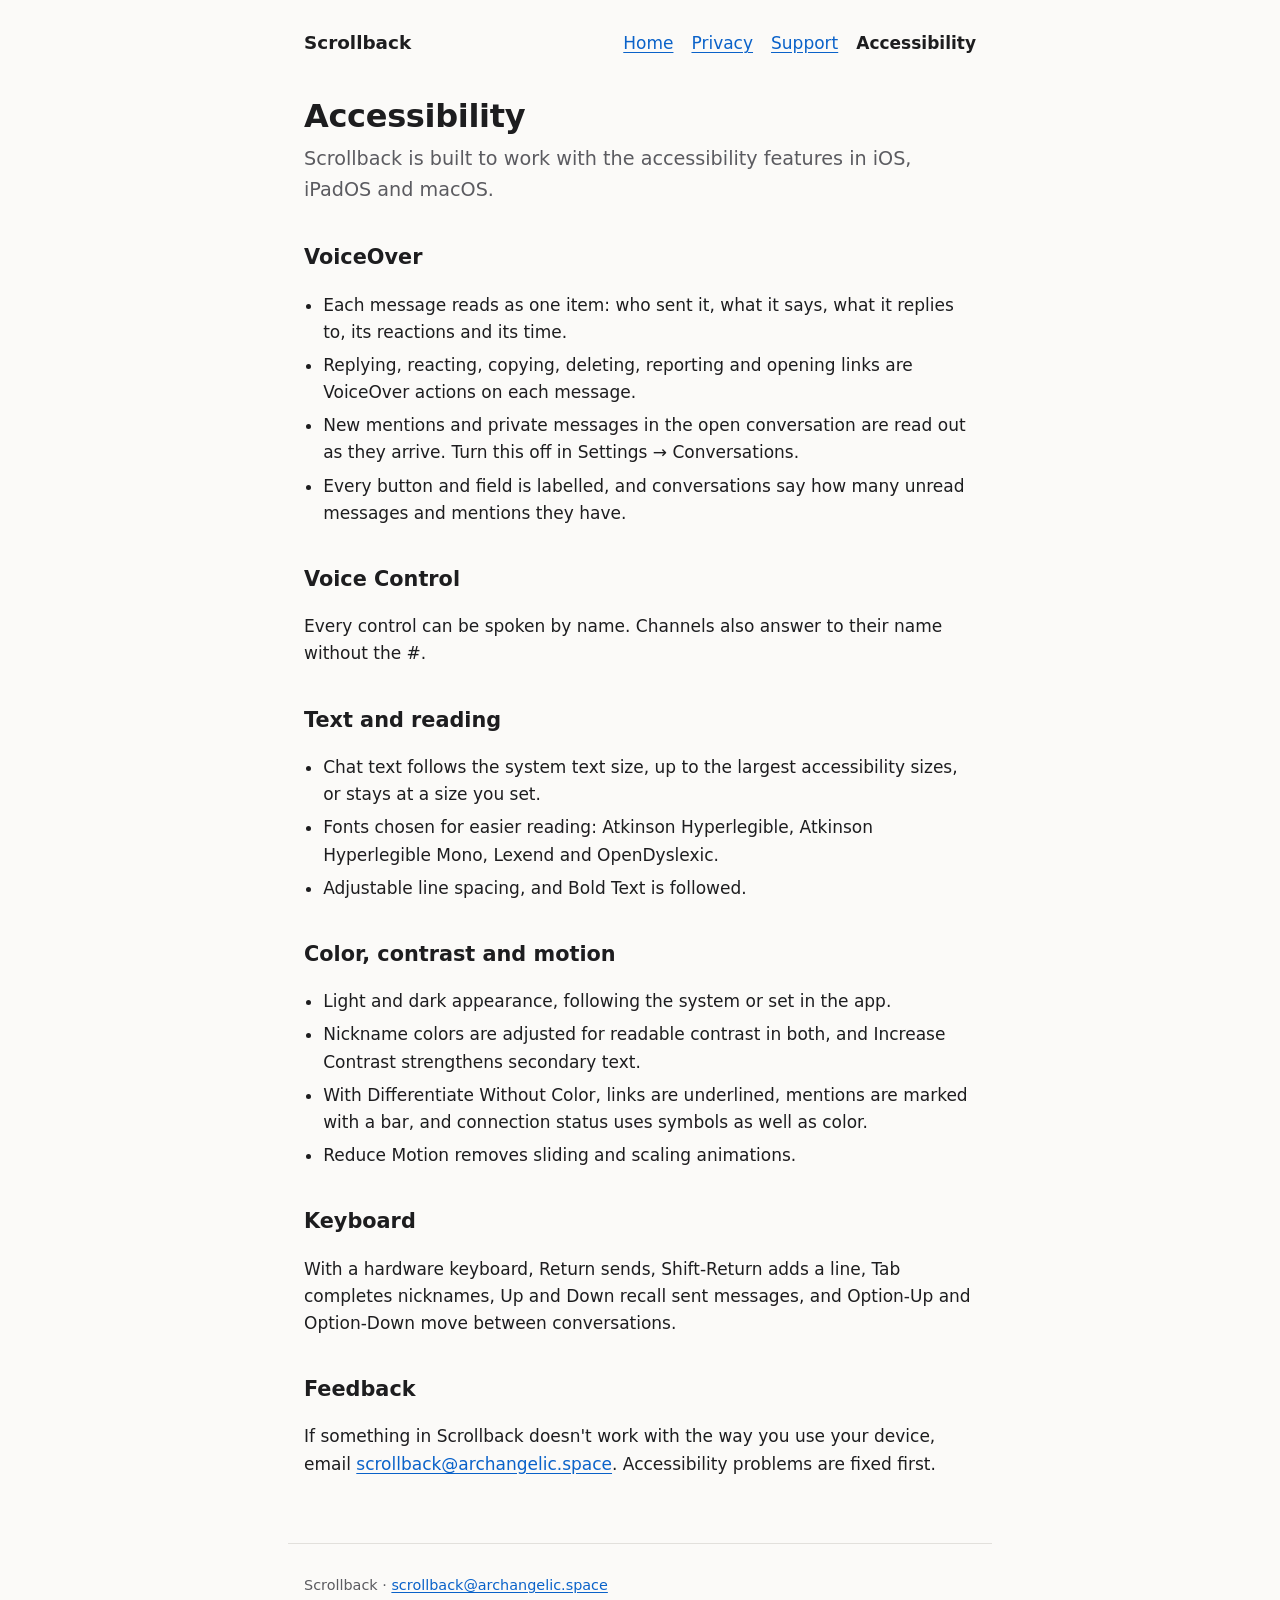
==== accessibility.html @ 9c338fd2 "scrollback website: home, privacy policy, support and accessibility pages" ====
<!doctype html>
<html lang="en">
<head>
  <meta charset="utf-8">
  <meta name="viewport" content="width=device-width, initial-scale=1">
  <title>Accessibility · Scrollback</title>
  <meta name="description" content="Scrollback, an IRCv3 client for iPhone, iPad and Mac.">
  <meta name="color-scheme" content="light dark">
  <link rel="stylesheet" href="style.css">
</head>
<body>
  <a class="skip" href="#content">Skip to content</a>
  <header>
    <a class="name" href="index.html">Scrollback</a>
    <nav aria-label="Site">
    <ul>
      <li><a href="index.html">Home</a></li>
      <li><a href="privacy.html">Privacy</a></li>
      <li><a href="support.html">Support</a></li>
      <li><a href="accessibility.html" aria-current="page">Accessibility</a></li>
    </ul>
    </nav>
  </header>
  <main id="content">
<h1>Accessibility</h1>
<p class="lead">Scrollback is built to work with the accessibility features in iOS, iPadOS and macOS.</p>

<h2>VoiceOver</h2>
<ul class="features">
  <li>Each message reads as one item: who sent it, what it says, what it replies to, its reactions and its time.</li>
  <li>Replying, reacting, copying, deleting, reporting and opening links are VoiceOver actions on each message.</li>
  <li>New mentions and private messages in the open conversation are read out as they arrive. Turn this off in
      Settings → Conversations.</li>
  <li>Every button and field is labelled, and conversations say how many unread messages and mentions they have.</li>
</ul>

<h2>Voice Control</h2>
<p>Every control can be spoken by name. Channels also answer to their name without the #.</p>

<h2>Text and reading</h2>
<ul class="features">
  <li>Chat text follows the system text size, up to the largest accessibility sizes, or stays at a size you set.</li>
  <li>Fonts chosen for easier reading: Atkinson Hyperlegible, Atkinson Hyperlegible Mono, Lexend and
      OpenDyslexic.</li>
  <li>Adjustable line spacing, and Bold Text is followed.</li>
</ul>

<h2>Color, contrast and motion</h2>
<ul class="features">
  <li>Light and dark appearance, following the system or set in the app.</li>
  <li>Nickname colors are adjusted for readable contrast in both, and Increase Contrast strengthens secondary
      text.</li>
  <li>With Differentiate Without Color, links are underlined, mentions are marked with a bar, and connection status
      uses symbols as well as color.</li>
  <li>Reduce Motion removes sliding and scaling animations.</li>
</ul>

<h2>Keyboard</h2>
<p>With a hardware keyboard, Return sends, Shift-Return adds a line, Tab completes nicknames, Up and Down recall sent
messages, and Option-Up and Option-Down move between conversations.</p>

<h2>Feedback</h2>
<p>If something in Scrollback doesn't work with the way you use your device, email
<a href="mailto:scrollback@archangelic.space">scrollback@archangelic.space</a>. Accessibility problems are fixed
first.</p>
  </main>
  <footer>
    <p>Scrollback · <a href="mailto:scrollback@archangelic.space">scrollback@archangelic.space</a></p>
  </footer>
</body>
</html>
---- style.css ----
:root {
  --bg: #fbfaf8;
  --text: #1d1d1f;
  --muted: #5b5b60;
  --accent: #0a62c9;
  --line: #e2e0dc;
  --card: #ffffff;
}
@media (prefers-color-scheme: dark) {
  :root {
    --bg: #121214;
    --text: #f2f2f4;
    --muted: #a8a8ae;
    --accent: #6cb2ff;
    --line: #2c2c30;
    --card: #1b1b1e;
  }
}
* { box-sizing: border-box; }
html { -webkit-text-size-adjust: 100%; }
body {
  margin: 0;
  background: var(--bg);
  color: var(--text);
  font: 1.0625rem/1.6 -apple-system, BlinkMacSystemFont, "Segoe UI", system-ui, sans-serif;
}
a { color: var(--accent); text-underline-offset: 0.15em; }
a:focus-visible { outline: 3px solid var(--accent); outline-offset: 2px; border-radius: 3px; }
.skip { position: absolute; left: -999px; }
.skip:focus { left: 16px; top: 16px; background: var(--card); padding: 8px 12px; z-index: 1; }
header, main, footer { max-width: 44rem; margin: 0 auto; padding: 0 16px; }
header { display: flex; flex-wrap: wrap; gap: 8px 20px; align-items: baseline; padding-top: 28px; padding-bottom: 12px; }
header .name { font-weight: 700; font-size: 1.15rem; color: var(--text); text-decoration: none; margin-right: auto; }
nav ul { display: flex; flex-wrap: wrap; gap: 4px 18px; list-style: none; margin: 0; padding: 0; }
nav a[aria-current="page"] { color: var(--text); font-weight: 600; text-decoration: none; }
main { padding-bottom: 48px; }
h1 { font-size: 2rem; line-height: 1.2; margin: 28px 0 8px; letter-spacing: -0.01em; }
h2 { font-size: 1.3rem; margin: 36px 0 8px; }
h3 { font-size: 1.05rem; margin: 24px 0 4px; }
.lead { font-size: 1.2rem; color: var(--muted); margin-top: 0; }
.updated { color: var(--muted); font-size: 0.95rem; }
ul.features { padding-left: 1.2rem; }
ul.features li { margin: 6px 0; }
.card { background: var(--card); border: 1px solid var(--line); border-radius: 12px; padding: 16px 20px; margin: 20px 0; }
footer { border-top: 1px solid var(--line); padding-top: 16px; padding-bottom: 40px; color: var(--muted); font-size: 0.9rem; }
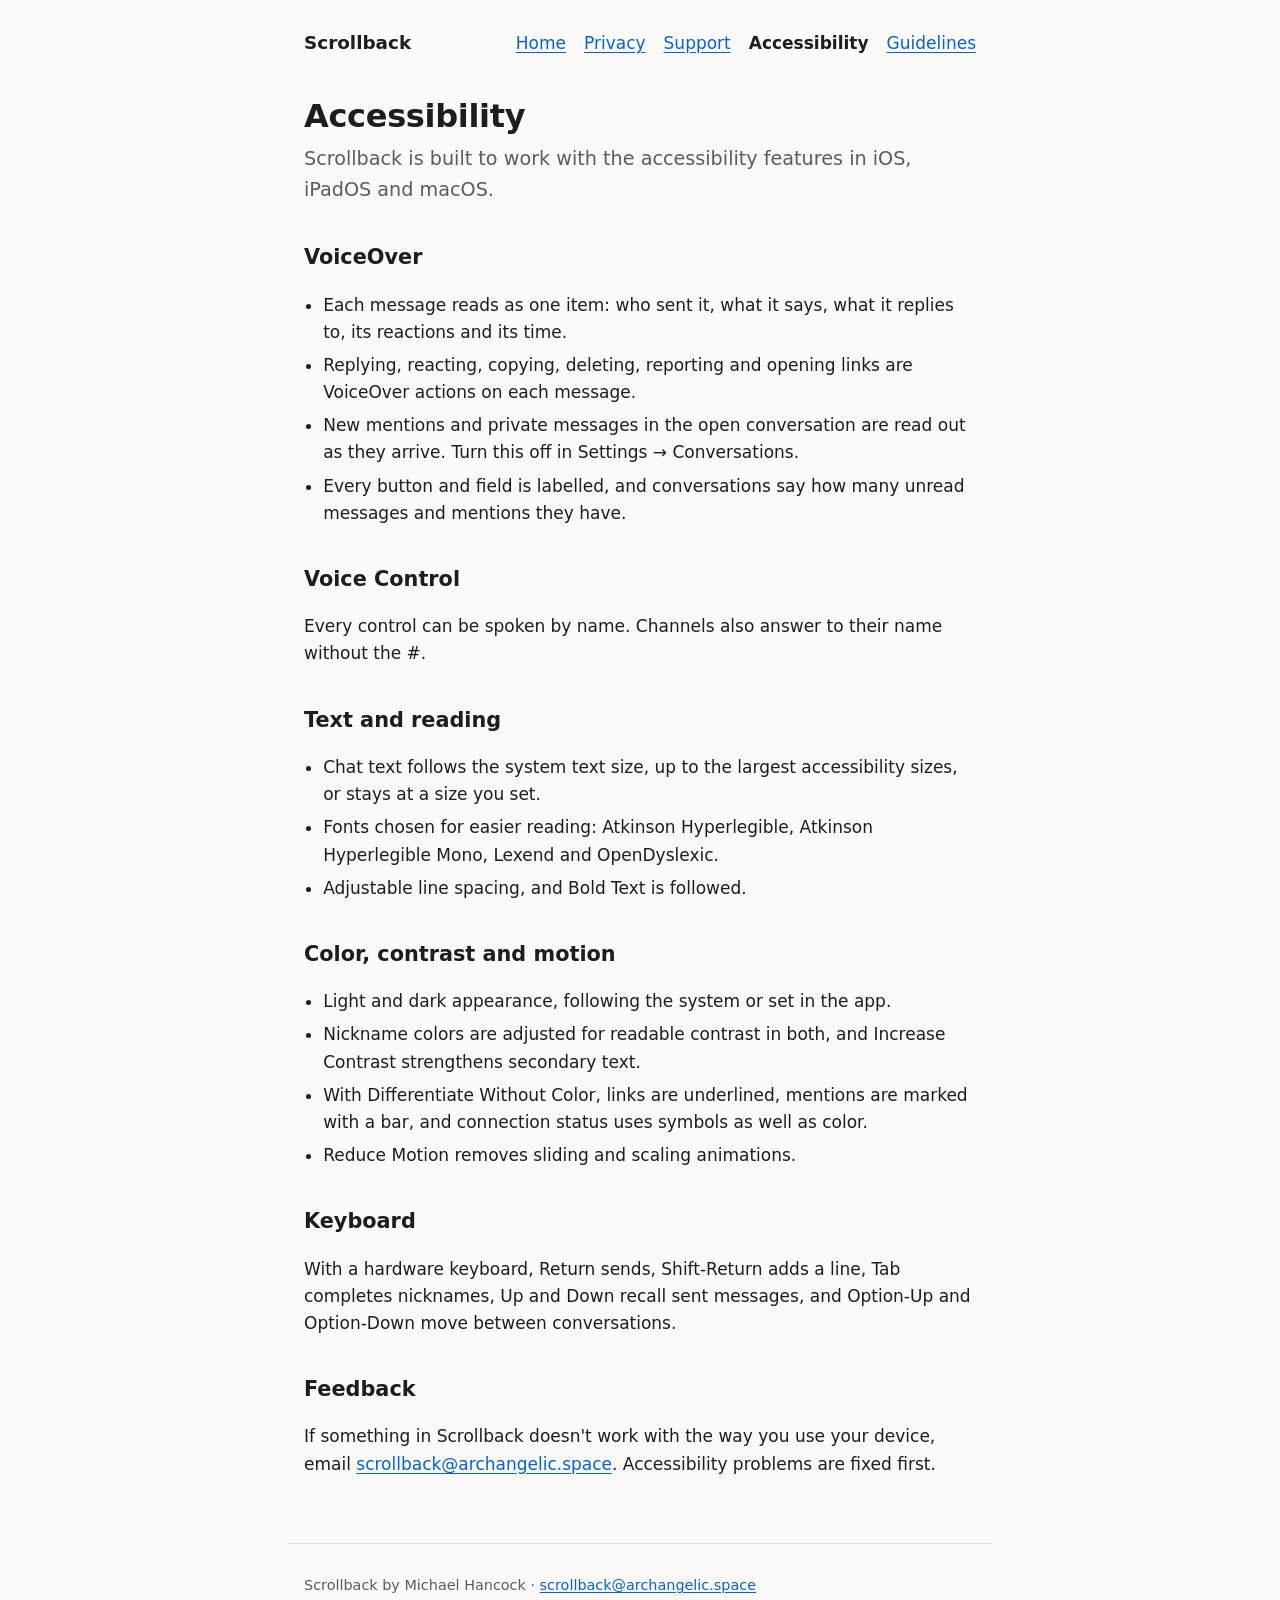
==== commit ab8931bb: "add the community guidelines page and name Michael Hancock as the developer" ====
--- a/accessibility.html
+++ b/accessibility.html
@@ -18,6 +18,7 @@
       <li><a href="privacy.html">Privacy</a></li>
       <li><a href="support.html">Support</a></li>
       <li><a href="accessibility.html" aria-current="page">Accessibility</a></li>
+      <li><a href="guidelines.html">Guidelines</a></li>
     </ul>
     </nav>
   </header>
@@ -65,7 +66,7 @@
 first.</p>
   </main>
   <footer>
-    <p>Scrollback · <a href="mailto:scrollback@archangelic.space">scrollback@archangelic.space</a></p>
+    <p>Scrollback by Michael Hancock · <a href="mailto:scrollback@archangelic.space">scrollback@archangelic.space</a></p>
   </footer>
 </body>
 </html>
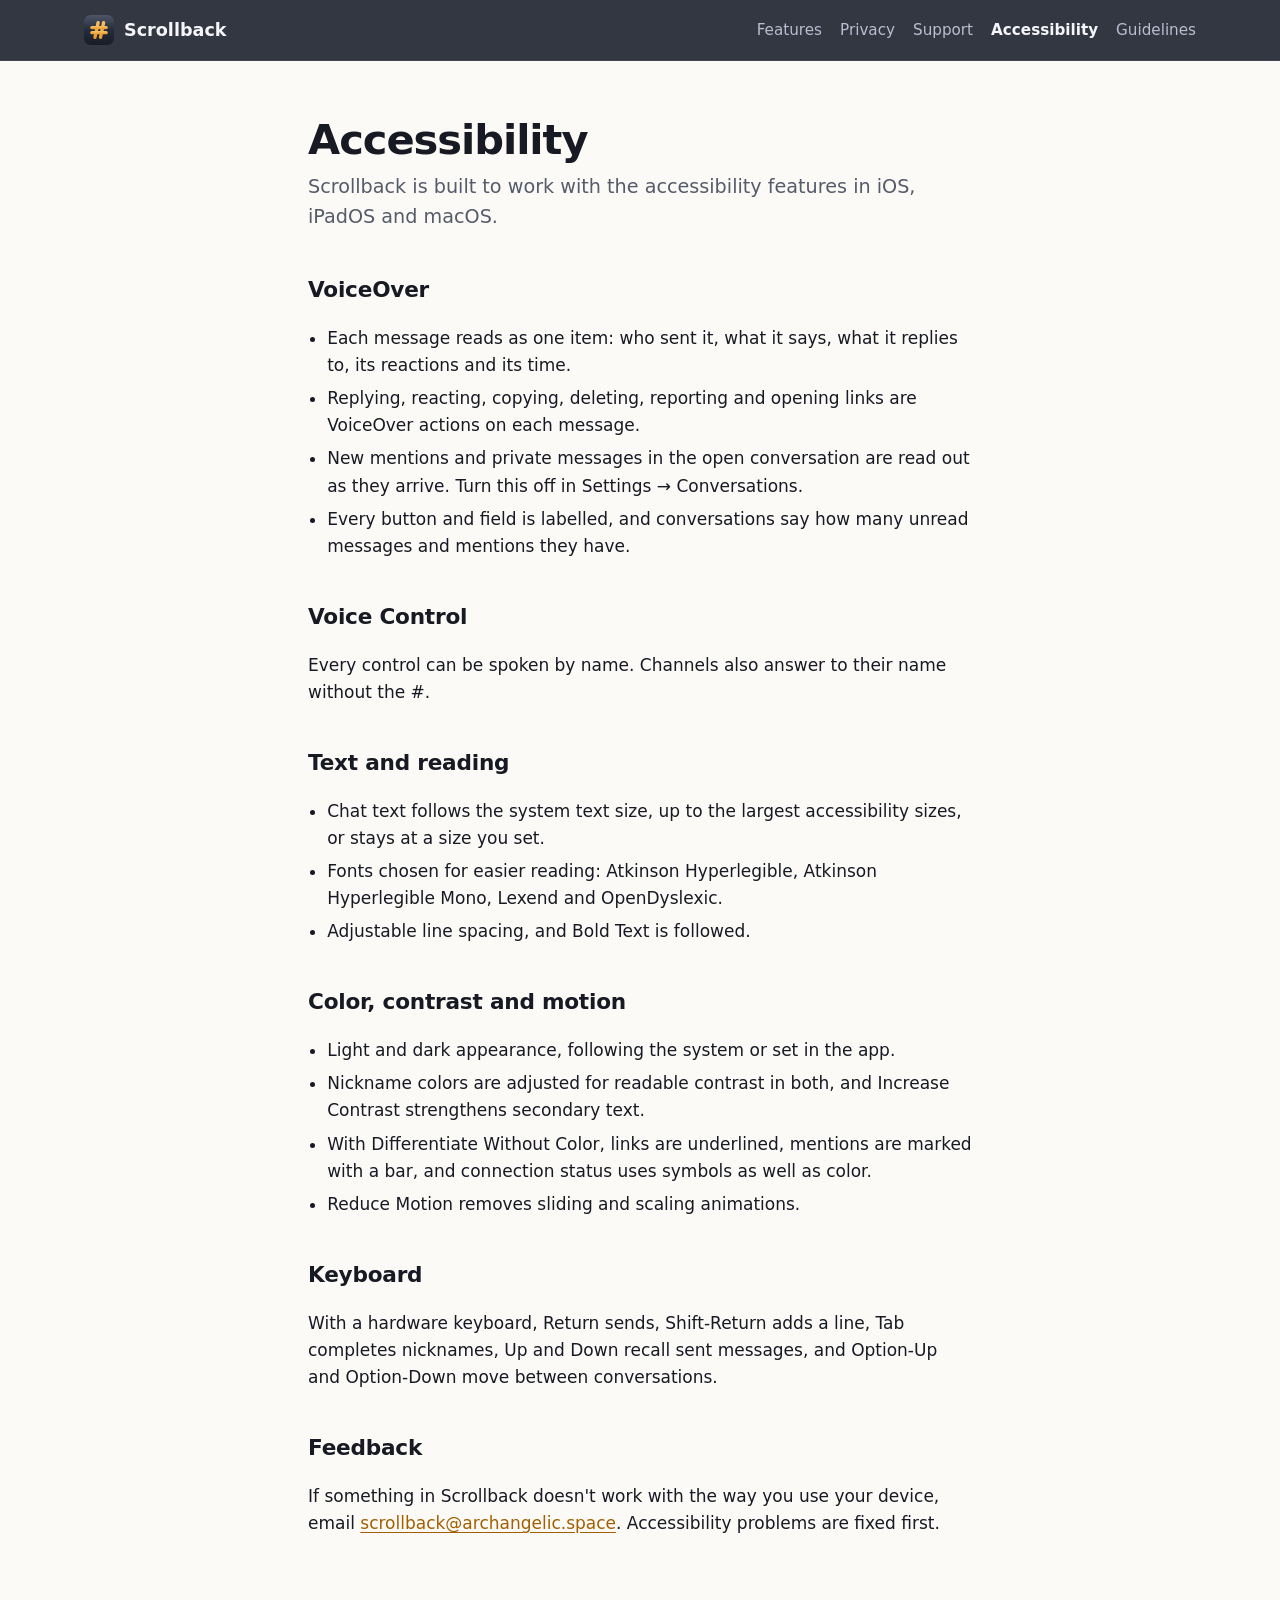
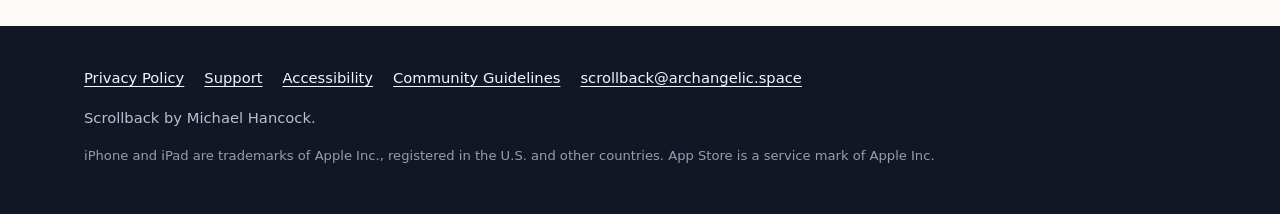
==== commit 8c3f04a9: "a new homepage: navy and amber like the icon, real screenshots of a fictional community, the feature" ====
--- a/accessibility.html
+++ b/accessibility.html
@@ -4,25 +4,31 @@
   <meta charset="utf-8">
   <meta name="viewport" content="width=device-width, initial-scale=1">
   <title>Accessibility · Scrollback</title>
-  <meta name="description" content="Scrollback, an IRCv3 client for iPhone, iPad and Mac.">
+  <meta name="description" content="Scrollback, an IRCv3 client for iPhone and iPad.">
   <meta name="color-scheme" content="light dark">
+  <meta name="theme-color" content="#121725">
+  <link rel="icon" href="images/icon.svg" type="image/svg+xml">
+  <link rel="apple-touch-icon" href="images/apple-touch-icon.png">
   <link rel="stylesheet" href="style.css">
 </head>
 <body>
   <a class="skip" href="#content">Skip to content</a>
-  <header>
-    <a class="name" href="index.html">Scrollback</a>
-    <nav aria-label="Site">
-    <ul>
-      <li><a href="index.html">Home</a></li>
-      <li><a href="privacy.html">Privacy</a></li>
-      <li><a href="support.html">Support</a></li>
-      <li><a href="accessibility.html" aria-current="page">Accessibility</a></li>
-      <li><a href="guidelines.html">Guidelines</a></li>
-    </ul>
-    </nav>
+  <header class="site-header">
+    <div class="wrap">
+      <a class="brand" href="index.html"><img src="images/icon.svg" alt="" width="30" height="30">Scrollback</a>
+      <nav aria-label="Site">
+        <ul>
+          <li><a href="index.html#features">Features</a></li>
+          <li><a href="privacy.html">Privacy</a></li>
+          <li><a href="support.html">Support</a></li>
+          <li><a href="accessibility.html" aria-current="page">Accessibility</a></li>
+          <li><a href="guidelines.html">Guidelines</a></li>
+        </ul>
+      </nav>
+    </div>
   </header>
-  <main id="content">
+  <main id="content" class="page">
+    <div class="wrap narrow">
 <h1>Accessibility</h1>
 <p class="lead">Scrollback is built to work with the accessibility features in iOS, iPadOS and macOS.</p>
 
@@ -64,9 +70,22 @@
 <p>If something in Scrollback doesn't work with the way you use your device, email
 <a href="mailto:scrollback@archangelic.space">scrollback@archangelic.space</a>. Accessibility problems are fixed
 first.</p>
+    </div>
   </main>
-  <footer>
-    <p>Scrollback by Michael Hancock · <a href="mailto:scrollback@archangelic.space">scrollback@archangelic.space</a></p>
+
+  <footer class="site-footer">
+    <div class="wrap">
+      <ul>
+        <li><a href="privacy.html">Privacy Policy</a></li>
+        <li><a href="support.html">Support</a></li>
+        <li><a href="accessibility.html">Accessibility</a></li>
+        <li><a href="guidelines.html">Community Guidelines</a></li>
+        <li><a href="mailto:scrollback@archangelic.space">scrollback@archangelic.space</a></li>
+      </ul>
+      <p>Scrollback by Michael Hancock.</p>
+      <p class="legal">iPhone and iPad are trademarks of Apple Inc., registered in the U.S. and other countries.
+        App Store is a service mark of Apple Inc.</p>
+    </div>
   </footer>
 </body>
 </html>
--- a/style.css
+++ b/style.css
@@ -1,45 +1,326 @@
+/* Scrollback's website. Everything is local: no web fonts, scripts or trackers. */
+
 :root {
-  --bg: #fbfaf8;
-  --text: #1d1d1f;
-  --muted: #5b5b60;
-  --accent: #0a62c9;
-  --line: #e2e0dc;
+  --navy-0: #0c1019;
+  --navy-1: #121725;
+  --navy-2: #1c2233;
+  --navy-3: #262e44;
+  --amber: #f2a93b;
+  --amber-strong: #a35f00;
+  --on-navy: #f5f6fa;
+  --on-navy-muted: #b7bfd1;
+
+  --bg: #fbfaf7;
+  --bg-alt: #f2f0eb;
+  --text: #171a22;
+  --muted: #555b69;
+  --line: #e1ded6;
   --card: #ffffff;
+  --accent: var(--amber-strong);
+  --shadow: 0 1px 2px rgba(15, 19, 32, 0.06), 0 12px 32px rgba(15, 19, 32, 0.10);
 }
 @media (prefers-color-scheme: dark) {
   :root {
-    --bg: #121214;
-    --text: #f2f2f4;
-    --muted: #a8a8ae;
-    --accent: #6cb2ff;
-    --line: #2c2c30;
-    --card: #1b1b1e;
+    --bg: #0f131d;
+    --bg-alt: #151a27;
+    --text: #eef0f5;
+    --muted: #a9b0c0;
+    --line: #262d3e;
+    --card: #181e2c;
+    --accent: var(--amber);
+    --shadow: 0 1px 2px rgba(0, 0, 0, 0.3), 0 12px 32px rgba(0, 0, 0, 0.35);
   }
 }
+
 * { box-sizing: border-box; }
-html { -webkit-text-size-adjust: 100%; }
+html { -webkit-text-size-adjust: 100%; scroll-behavior: smooth; }
+@media (prefers-reduced-motion: reduce) { html { scroll-behavior: auto; } }
 body {
   margin: 0;
   background: var(--bg);
   color: var(--text);
-  font: 1.0625rem/1.6 -apple-system, BlinkMacSystemFont, "Segoe UI", system-ui, sans-serif;
-}
-a { color: var(--accent); text-underline-offset: 0.15em; }
-a:focus-visible { outline: 3px solid var(--accent); outline-offset: 2px; border-radius: 3px; }
+  font: 1.0625rem/1.6 -apple-system, BlinkMacSystemFont, "SF Pro Text", "Segoe UI", system-ui, sans-serif;
+  overflow-x: hidden;
+}
+img { max-width: 100%; }
+a { color: var(--accent); text-underline-offset: 0.18em; }
+a:focus-visible, .button:focus-visible {
+  outline: 3px solid var(--amber);
+  outline-offset: 3px;
+  border-radius: 6px;
+}
 .skip { position: absolute; left: -999px; }
-.skip:focus { left: 16px; top: 16px; background: var(--card); padding: 8px 12px; z-index: 1; }
-header, main, footer { max-width: 44rem; margin: 0 auto; padding: 0 16px; }
-header { display: flex; flex-wrap: wrap; gap: 8px 20px; align-items: baseline; padding-top: 28px; padding-bottom: 12px; }
-header .name { font-weight: 700; font-size: 1.15rem; color: var(--text); text-decoration: none; margin-right: auto; }
-nav ul { display: flex; flex-wrap: wrap; gap: 4px 18px; list-style: none; margin: 0; padding: 0; }
-nav a[aria-current="page"] { color: var(--text); font-weight: 600; text-decoration: none; }
-main { padding-bottom: 48px; }
-h1 { font-size: 2rem; line-height: 1.2; margin: 28px 0 8px; letter-spacing: -0.01em; }
-h2 { font-size: 1.3rem; margin: 36px 0 8px; }
-h3 { font-size: 1.05rem; margin: 24px 0 4px; }
-.lead { font-size: 1.2rem; color: var(--muted); margin-top: 0; }
+.skip:focus { left: 16px; top: 12px; background: var(--card); color: var(--text); padding: 8px 12px; z-index: 10; }
+.wrap { max-width: 72rem; margin: 0 auto; padding: 0 20px; }
+.narrow { max-width: 44rem; }
+
+/* Header and footer: navy on every page. */
+.site-header {
+  position: sticky;
+  top: 0;
+  z-index: 5;
+  background: rgba(18, 23, 37, 0.86);
+  -webkit-backdrop-filter: saturate(160%) blur(14px);
+  backdrop-filter: saturate(160%) blur(14px);
+  border-bottom: 1px solid rgba(255, 255, 255, 0.07);
+}
+.site-header .wrap {
+  display: flex;
+  flex-wrap: wrap;
+  align-items: center;
+  gap: 6px 24px;
+  min-height: 60px;
+  padding-top: 8px;
+  padding-bottom: 8px;
+}
+.brand {
+  display: inline-flex;
+  align-items: center;
+  gap: 10px;
+  margin-right: auto;
+  color: var(--on-navy);
+  font-weight: 700;
+  font-size: 1.1rem;
+  text-decoration: none;
+}
+.brand img { width: 30px; height: 30px; }
+.site-header ul { display: flex; flex-wrap: wrap; gap: 2px 18px; list-style: none; margin: 0; padding: 0; }
+.site-header nav a {
+  color: var(--on-navy-muted);
+  text-decoration: none;
+  font-size: 0.95rem;
+  padding: 6px 0;
+}
+.site-header nav a:hover { color: var(--on-navy); }
+.site-header nav a[aria-current="page"] { color: var(--on-navy); font-weight: 600; }
+
+.site-footer {
+  background: var(--navy-1);
+  color: var(--on-navy-muted);
+  font-size: 0.92rem;
+  padding: 40px 0 48px;
+}
+.site-footer .wrap { display: grid; gap: 16px; }
+.site-footer ul { display: flex; flex-wrap: wrap; gap: 6px 20px; list-style: none; margin: 0; padding: 0; }
+.site-footer a { color: var(--on-navy); }
+.site-footer p { margin: 0; }
+.site-footer .legal { font-size: 0.82rem; opacity: 0.8; }
+
+/* Hero */
+.hero {
+  color: var(--on-navy);
+  background:
+    radial-gradient(ellipse 60% 45% at 50% 0%, rgba(242, 169, 59, 0.20), transparent 70%),
+    radial-gradient(ellipse 70% 50% at 50% 100%, rgba(90, 120, 200, 0.16), transparent 70%),
+    linear-gradient(180deg, var(--navy-2), var(--navy-0));
+  overflow: hidden;
+  padding: 72px 0 0;
+  text-align: center;
+}
+.hero .icon {
+  width: 96px;
+  height: 96px;
+  filter: drop-shadow(0 10px 24px rgba(0, 0, 0, 0.45));
+}
+.hero h1 {
+  margin: 20px auto 0;
+  font-size: clamp(2.6rem, 7vw, 4.75rem);
+  line-height: 1.02;
+  letter-spacing: -0.035em;
+  font-weight: 800;
+  text-wrap: balance;
+}
+.hero h1 em { font-style: normal; color: var(--amber); }
+.hero .lead {
+  max-width: 36rem;
+  margin: 20px auto 0;
+  font-size: clamp(1.1rem, 2.2vw, 1.3rem);
+  line-height: 1.5;
+  color: var(--on-navy-muted);
+  text-wrap: balance;
+}
+.actions { display: flex; flex-wrap: wrap; justify-content: center; gap: 12px; margin-top: 32px; }
+.button {
+  display: inline-flex;
+  align-items: center;
+  min-height: 48px;
+  padding: 0 22px;
+  border-radius: 999px;
+  font-weight: 600;
+  text-decoration: none;
+}
+.button.secondary { color: var(--on-navy); border: 1px solid rgba(255, 255, 255, 0.22); }
+.button.secondary:hover { background: rgba(255, 255, 255, 0.06); }
+.soon {
+  display: inline-flex;
+  align-items: center;
+  gap: 10px;
+  min-height: 48px;
+  padding: 0 22px;
+  border-radius: 999px;
+  background: rgba(255, 255, 255, 0.08);
+  border: 1px solid rgba(255, 255, 255, 0.14);
+  font-weight: 600;
+}
+.soon::before {
+  content: "";
+  width: 8px;
+  height: 8px;
+  border-radius: 50%;
+  background: var(--amber);
+  box-shadow: 0 0 0 4px rgba(242, 169, 59, 0.22);
+}
+
+/* Screenshots keep the display's rounded corners; no device frames. */
+.phone {
+  display: block;
+  width: 100%;
+  height: auto;
+  border-radius: 14% / 6.45%;
+  box-shadow: 0 0 0 1.5px rgba(255, 255, 255, 0.16), 0 24px 60px rgba(0, 0, 0, 0.45);
+  background: #000;
+}
+.tablet {
+  display: block;
+  height: auto;
+  border-radius: 1.95% / 2.6%;
+  box-shadow: 0 0 0 1px rgba(255, 255, 255, 0.08), 0 30px 80px rgba(0, 0, 0, 0.45);
+}
+.fan {
+  position: relative;
+  margin: 56px auto 0;
+  height: clamp(330px, 64vw, 600px);
+  max-width: 980px;
+}
+.fan figure { margin: 0; position: absolute; left: 50%; }
+.fan .center { z-index: 2; width: clamp(190px, 31vw, 320px); top: 0; transform: translateX(-50%); }
+.fan .left, .fan .right { z-index: 1; width: clamp(160px, 26vw, 270px); top: 9%; }
+.fan .left { transform: translateX(-128%) rotate(-6deg); }
+.fan .right { transform: translateX(28%) rotate(6deg); }
+
+/* Sections */
+section { padding: 88px 0; }
+.alt { background: var(--bg-alt); }
+.eyebrow {
+  display: inline-block;
+  font-size: 0.8rem;
+  font-weight: 700;
+  letter-spacing: 0.08em;
+  text-transform: uppercase;
+  color: var(--accent);
+}
+.section-title {
+  margin: 8px 0 0;
+  font-size: clamp(2rem, 4.4vw, 3rem);
+  line-height: 1.08;
+  letter-spacing: -0.028em;
+  font-weight: 800;
+  text-wrap: balance;
+}
+.section-title em { font-style: normal; color: var(--accent); }
+.section-lead { max-width: 40rem; margin: 16px 0 0; font-size: 1.15rem; color: var(--muted); text-wrap: pretty; }
+.center-text { text-align: center; }
+.center-text .section-lead { margin-left: auto; margin-right: auto; }
+
+.grid {
+  display: grid;
+  grid-template-columns: repeat(3, 1fr);
+  gap: 18px;
+  margin: 48px 0 0;
+  padding: 0;
+  list-style: none;
+}
+@media (max-width: 960px) { .grid { grid-template-columns: repeat(2, 1fr); } }
+@media (max-width: 620px) { .grid { grid-template-columns: 1fr; } }
+.card {
+  background: var(--card);
+  border: 1px solid var(--line);
+  border-radius: 20px;
+  padding: 24px;
+  box-shadow: var(--shadow);
+}
+.card h3 { margin: 14px 0 6px; font-size: 1.12rem; letter-spacing: -0.01em; }
+.card p { margin: 0; color: var(--muted); font-size: 0.98rem; }
+.glyph {
+  display: grid;
+  place-items: center;
+  width: 44px;
+  height: 44px;
+  border-radius: 12px;
+  background: linear-gradient(180deg, var(--navy-3), var(--navy-1));
+  color: var(--amber);
+}
+.glyph svg { width: 22px; height: 22px; }
+
+.feature {
+  display: grid;
+  grid-template-columns: 1fr minmax(220px, 320px);
+  align-items: center;
+  gap: 40px 80px;
+}
+.feature + .feature { margin-top: 112px; }
+.feature.flip { grid-template-columns: minmax(220px, 320px) 1fr; }
+.feature.flip .copy { order: 2; }
+.feature .shot { margin: 0; }
+.feature .phone { box-shadow: var(--shadow), 0 0 0 1px var(--line); }
+.feature ul { margin: 22px 0 0; padding: 0; list-style: none; }
+.feature li { position: relative; padding-left: 28px; margin: 10px 0; color: var(--muted); }
+.feature li::before {
+  content: "";
+  position: absolute;
+  left: 4px;
+  top: 0.6em;
+  width: 9px;
+  height: 9px;
+  border-radius: 3px;
+  background: var(--amber);
+  transform: rotate(12deg);
+}
+.feature li strong { color: var(--text); }
+@media (max-width: 760px) {
+  .feature, .feature.flip { grid-template-columns: 1fr; }
+  .feature.flip .copy { order: 0; }
+  .feature .shot { max-width: 280px; margin: 0 auto; }
+  .feature + .feature { margin-top: 80px; }
+}
+
+.showcase {
+  color: var(--on-navy);
+  background:
+    radial-gradient(ellipse 60% 40% at 50% 0%, rgba(242, 169, 59, 0.16), transparent 70%),
+    linear-gradient(180deg, var(--navy-1), var(--navy-0));
+  overflow: hidden;
+  padding-bottom: 0;
+}
+.showcase .eyebrow, .showcase .section-title em { color: var(--amber); }
+.showcase .section-lead { color: var(--on-navy-muted); }
+.showcase .tablet { width: min(100%, 1040px); margin: 56px auto -7%; }
+
+.chips { display: flex; flex-wrap: wrap; gap: 10px; margin: 40px 0 0; padding: 0; list-style: none; justify-content: center; }
+.chips li {
+  padding: 8px 14px;
+  border-radius: 999px;
+  border: 1px solid var(--line);
+  background: var(--card);
+  font: 600 0.88rem/1.2 ui-monospace, "SF Mono", Menlo, monospace;
+}
+
+.points { display: grid; grid-template-columns: repeat(auto-fit, minmax(13rem, 1fr)); gap: 28px; margin-top: 44px; }
+.points div { border-top: 3px solid var(--amber); padding-top: 14px; }
+.points h3 { margin: 0 0 4px; font-size: 1.05rem; }
+.points p { margin: 0; color: var(--muted); font-size: 0.98rem; }
+
+.closing { text-align: center; }
+.closing .icon { width: 72px; height: 72px; }
+.closing .soon { margin-top: 28px; background: var(--card); border-color: var(--line); color: var(--text); }
+
+/* Content pages: privacy, support, accessibility, guidelines. */
+.page { padding: 56px 0 72px; }
+.page h1 { font-size: clamp(2rem, 5vw, 2.6rem); line-height: 1.12; letter-spacing: -0.025em; margin: 0 0 8px; }
+.page h2 { font-size: 1.35rem; margin: 40px 0 8px; letter-spacing: -0.01em; }
+.page h3 { font-size: 1.05rem; margin: 24px 0 4px; }
+.page .lead { font-size: 1.2rem; color: var(--muted); margin-top: 0; }
 .updated { color: var(--muted); font-size: 0.95rem; }
+.page .card { margin: 20px 0; box-shadow: none; }
 ul.features { padding-left: 1.2rem; }
 ul.features li { margin: 6px 0; }
-.card { background: var(--card); border: 1px solid var(--line); border-radius: 12px; padding: 16px 20px; margin: 20px 0; }
-footer { border-top: 1px solid var(--line); padding-top: 16px; padding-bottom: 40px; color: var(--muted); font-size: 0.9rem; }
